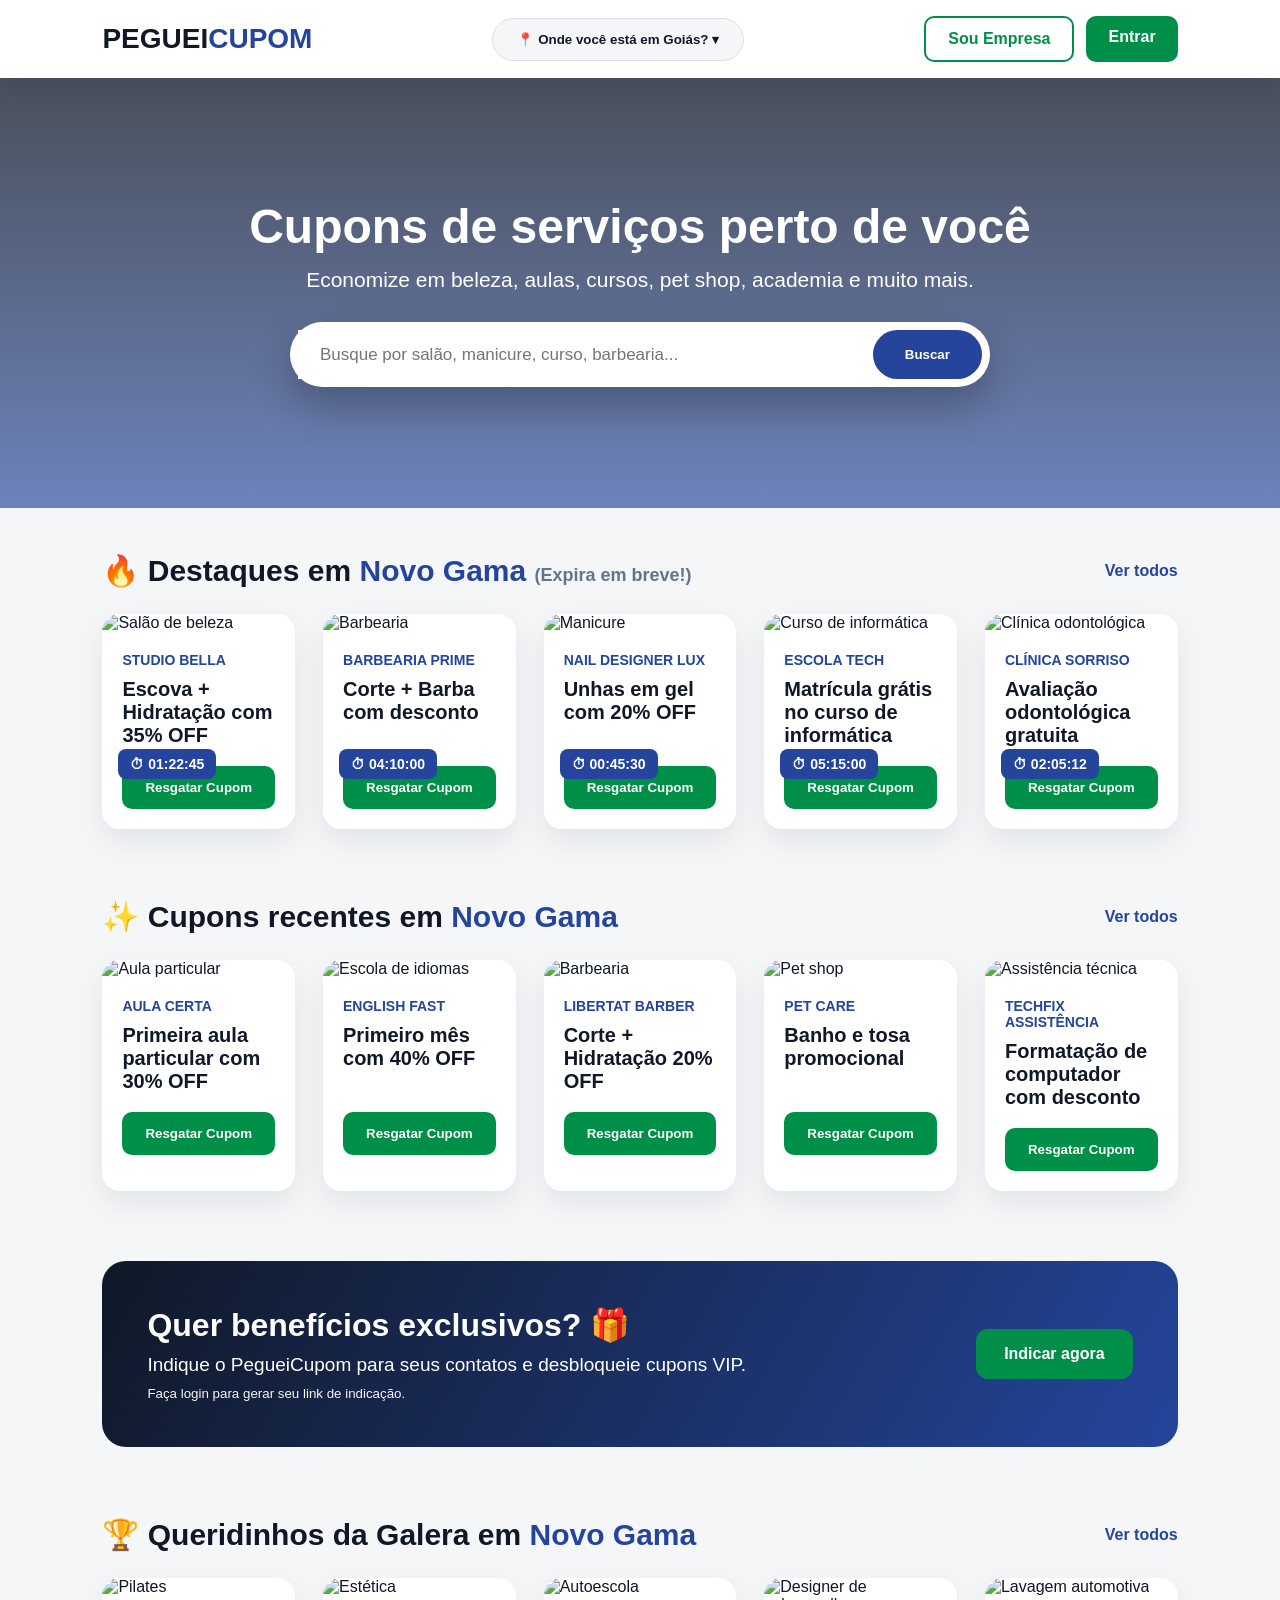
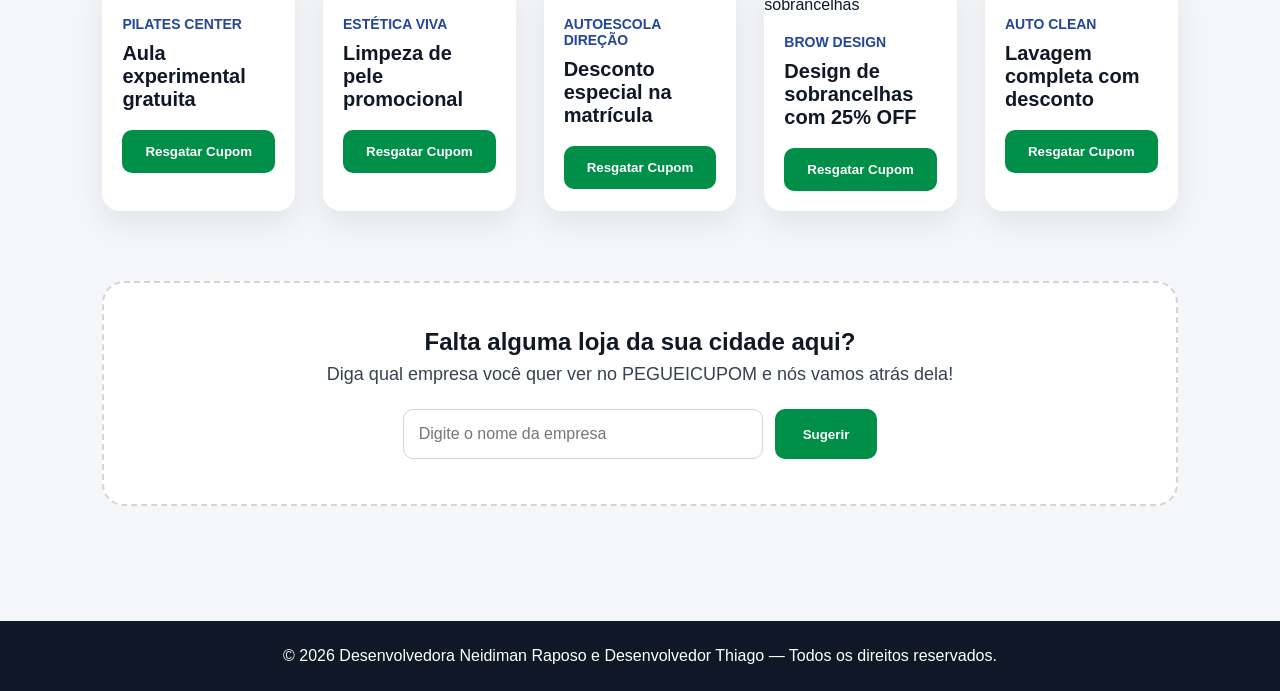
==== templates/index.html @ 3b85c2a7 "Acrescimo do index o arquivo index foi movido para a pasta templates" ====
<!DOCTYPE html>
<html lang="pt-BR">
<head>
    <meta charset="UTF-8">
    <meta name="viewport" content="width=device-width, initial-scale=1.0">
    <title>PegueiCupom | Cupons de serviços</title>
    <link rel="stylesheet" href="/static/style.css">
</head>
<body>

<header class="topo">
    <div class="logo">PEGUEI<span>CUPOM</span></div>

    <div class="cidade-box">
        <button id="btnCidade" class="btn-cidade">
            📍 <span id="cidadeAtual">Onde você está em Goiás?</span> ▾
        </button>

        <div id="listaCidades" class="lista-cidades">
            <p data-cidade="Novo Gama">Novo Gama</p>
            <p data-cidade="Valparaíso">Valparaíso</p>
            <p data-cidade="Luziânia">Luziânia</p>
            <p data-cidade="Cidade Ocidental">Cidade Ocidental</p>
            <p data-cidade="Brasília">Brasília</p>
        </div>
    </div>

    <nav class="menu">
        <a href="#" class="btn-empresa">Sou Empresa</a>
        <a href="#" class="btn-entrar">Entrar</a>
    </nav>
</header>

<section class="banner">
    <div class="banner-conteudo">
        <h1>Cupons de serviços perto de você</h1>
        <p>Economize em beleza, aulas, cursos, pet shop, academia e muito mais.</p>

        <form class="busca">
            <input type="text" id="campoBusca" placeholder="Busque por salão, manicure, curso, barbearia...">
            <button type="submit">Buscar</button>
        </form>
    </div>
</section>

<main>

    <section class="secao">
        <div class="titulo-area">
            <h2>🔥 Destaques em <span class="cidadeTitulo">Novo Gama</span> <small>(Expira em breve!)</small></h2>
            <a href="#">Ver todos</a>
        </div>

        <div class="cards">
            <article class="card" data-cidade="Novo Gama" data-tipo="beleza salão hidratação">
                <img src="https://images.unsplash.com/photo-1560066984-138dadb4c035" alt="Salão de beleza">
                <div class="tempo">⏱ 01:22:45</div>
                <div class="card-info">
                    <h4>STUDIO BELLA</h4>
                    <h3>Escova + Hidratação com 35% OFF</h3>
                    <button>Resgatar Cupom</button>
                </div>
            </article>

            <article class="card" data-cidade="Novo Gama" data-tipo="barbearia corte barba">
                <img src="https://images.unsplash.com/photo-1585747860715-2ba37e788b70" alt="Barbearia">
                <div class="tempo">⏱ 04:10:00</div>
                <div class="card-info">
                    <h4>BARBEARIA PRIME</h4>
                    <h3>Corte + Barba com desconto</h3>
                    <button>Resgatar Cupom</button>
                </div>
            </article>

            <article class="card" data-cidade="Novo Gama" data-tipo="manicure unhas beleza">
                <img src="https://images.unsplash.com/photo-1604654894610-df63bc536371" alt="Manicure">
                <div class="tempo">⏱ 00:45:30</div>
                <div class="card-info">
                    <h4>NAIL DESIGNER LUX</h4>
                    <h3>Unhas em gel com 20% OFF</h3>
                    <button>Resgatar Cupom</button>
                </div>
            </article>

            <article class="card" data-cidade="Novo Gama" data-tipo="curso informática escola">
                <img src="https://images.unsplash.com/photo-1515378791036-0648a3ef77b2" alt="Curso de informática">
                <div class="tempo">⏱ 05:15:00</div>
                <div class="card-info">
                    <h4>ESCOLA TECH</h4>
                    <h3>Matrícula grátis no curso de informática</h3>
                    <button>Resgatar Cupom</button>
                </div>
            </article>

            <article class="card" data-cidade="Novo Gama" data-tipo="odontologia dentista clínica">
                <img src="https://images.unsplash.com/photo-1576091160399-112ba8d25d1d" alt="Clínica odontológica">
                <div class="tempo">⏱ 02:05:12</div>
                <div class="card-info">
                    <h4>CLÍNICA SORRISO</h4>
                    <h3>Avaliação odontológica gratuita</h3>
                    <button>Resgatar Cupom</button>
                </div>
            </article>
        </div>
    </section>

    <section class="secao">
        <div class="titulo-area">
            <h2>✨ Cupons recentes em <span class="cidadeTitulo">Novo Gama</span></h2>
            <a href="#">Ver todos</a>
        </div>

        <div class="cards">
            <article class="card" data-cidade="Novo Gama" data-tipo="aula reforço escola">
                <img src="https://images.unsplash.com/photo-1523240795612-9a054b0db644" alt="Aula particular">
                <div class="card-info">
                    <h4>AULA CERTA</h4>
                    <h3>Primeira aula particular com 30% OFF</h3>
                    <button>Resgatar Cupom</button>
                </div>
            </article>

            <article class="card" data-cidade="Novo Gama" data-tipo="idiomas inglês escola">
                <img src="https://images.unsplash.com/photo-1516321318423-f06f85e504b3" alt="Escola de idiomas">
                <div class="card-info">
                    <h4>ENGLISH FAST</h4>
                    <h3>Primeiro mês com 40% OFF</h3>
                    <button>Resgatar Cupom</button>
                </div>
            </article>

            <article class="card" data-cidade="Novo Gama" data-tipo="barbearia cabelo corte">
                <img src="https://images.unsplash.com/photo-1621605815971-fbc98d665033" alt="Barbearia">
                <div class="card-info">
                    <h4>LIBERTAT BARBER</h4>
                    <h3>Corte + Hidratação 20% OFF</h3>
                    <button>Resgatar Cupom</button>
                </div>
            </article>

            <article class="card" data-cidade="Novo Gama" data-tipo="pet banho tosa">
                <img src="https://images.unsplash.com/photo-1516734212186-a967f81ad0d7" alt="Pet shop">
                <div class="card-info">
                    <h4>PET CARE</h4>
                    <h3>Banho e tosa promocional</h3>
                    <button>Resgatar Cupom</button>
                </div>
            </article>

            <article class="card" data-cidade="Novo Gama" data-tipo="assistência técnica computador informática">
                <img src="https://images.unsplash.com/photo-1581092160562-40aa08e78837" alt="Assistência técnica">
                <div class="card-info">
                    <h4>TECHFIX ASSISTÊNCIA</h4>
                    <h3>Formatação de computador com desconto</h3>
                    <button>Resgatar Cupom</button>
                </div>
            </article>
        </div>
    </section>

    <section class="indicacao">
        <div>
            <h2>Quer benefícios exclusivos? 🎁</h2>
            <p>Indique o PegueiCupom para seus contatos e desbloqueie cupons VIP.</p>
            <small>Faça login para gerar seu link de indicação.</small>
        </div>

        <a href="#">Indicar agora</a>
    </section>

    <section class="secao">
        <div class="titulo-area">
            <h2>🏆 Queridinhos da Galera em <span class="cidadeTitulo">Novo Gama</span></h2>
            <a href="#">Ver todos</a>
        </div>

        <div class="cards">
            <article class="card" data-cidade="Novo Gama" data-tipo="pilates saúde aula">
                <img src="https://images.unsplash.com/photo-1518611012118-696072aa579a" alt="Pilates">
                <div class="card-info">
                    <h4>PILATES CENTER</h4>
                    <h3>Aula experimental gratuita</h3>
                    <button>Resgatar Cupom</button>
                </div>
            </article>

            <article class="card" data-cidade="Novo Gama" data-tipo="estética limpeza pele beleza">
                <img src="https://images.unsplash.com/photo-1595475207225-428b62bda831" alt="Estética">
                <div class="card-info">
                    <h4>ESTÉTICA VIVA</h4>
                    <h3>Limpeza de pele promocional</h3>
                    <button>Resgatar Cupom</button>
                </div>
            </article>

            <article class="card" data-cidade="Novo Gama" data-tipo="autoescola carteira motorista">
                <img src="https://images.unsplash.com/photo-1503376780353-7e6692767b70" alt="Autoescola">
                <div class="card-info">
                    <h4>AUTOESCOLA DIREÇÃO</h4>
                    <h3>Desconto especial na matrícula</h3>
                    <button>Resgatar Cupom</button>
                </div>
            </article>

            <article class="card" data-cidade="Novo Gama" data-tipo="sobrancelha design beleza">
                <img src="https://images.unsplash.com/photo-1522337360788-8b13dee7a37e" alt="Designer de sobrancelhas">
                <div class="card-info">
                    <h4>BROW DESIGN</h4>
                    <h3>Design de sobrancelhas com 25% OFF</h3>
                    <button>Resgatar Cupom</button>
                </div>
            </article>

            <article class="card" data-cidade="Novo Gama" data-tipo="lavagem automotiva carro estética automotiva">
                <img src="https://images.unsplash.com/photo-1520340356584-f9917d1eea6f" alt="Lavagem automotiva">
                <div class="card-info">
                    <h4>AUTO CLEAN</h4>
                    <h3>Lavagem completa com desconto</h3>
                    <button>Resgatar Cupom</button>
                </div>
            </article>
        </div>
    </section>

    <p id="mensagemVazia" class="mensagem-vazia">Nenhum cupom encontrado para essa cidade ou busca.</p>

    <section class="sugestao-loja">
        <h2>Falta alguma loja da sua cidade aqui?</h2>
        <p>Diga qual empresa você quer ver no PEGUEICUPOM e nós vamos atrás dela!</p>

        <form id="formSugestao">
            <input type="text" id="campoSugestao" placeholder="Digite o nome da empresa">
            <button type="submit">Sugerir</button>
        </form>
    </section>

</main>

<footer class="rodape">
    <p>© 2026 Desenvolvedora Neidiman Raposo e Desenvolvedor Thiago — Todos os direitos reservados.</p>
</footer>

<script src="/static/js/script.js"></script>
</body>
</html>
---- static/style.css ----
* {
    margin: 0;
    padding: 0;
    box-sizing: border-box;
}

body {
    font-family: Arial, Helvetica, sans-serif;
    background: #f4f6f8;
    color: #101827;
}

/* TOPO */

.topo {
    min-height: 78px;
    background: #ffffff;
    padding: 0 8%;
    display: flex;
    align-items: center;
    justify-content: space-between;
    gap: 20px;
    box-shadow: 0 8px 25px rgba(16, 24, 39, 0.08);
    position: sticky;
    top: 0;
    z-index: 100;
}

.logo {
    font-size: 28px;
    font-weight: 900;
    color: #101827;
}

.logo span {
    color: #24459b;
}

/* CIDADE */

.cidade-box {
    position: relative;
}

.btn-cidade {
    border: 1px solid #d8dee9;
    background: #f4f6f8;
    padding: 13px 24px;
    border-radius: 30px;
    cursor: pointer;
    font-weight: bold;
    color: #101827;
    transition: 0.3s;
}

.btn-cidade:hover {
    background: #f4c414;
    color: #101827;
    border-color: #f4c414;
}

.lista-cidades {
    display: none;
    position: absolute;
    top: 58px;
    left: 0;
    width: 220px;
    background: white;
    border-radius: 16px;
    box-shadow: 0 12px 35px rgba(0, 0, 0, 0.15);
    overflow: hidden;
    z-index: 999;
}

.lista-cidades.ativa {
    display: block;
}

.lista-cidades p {
    padding: 14px 18px;
    cursor: pointer;
    transition: 0.3s;
}

.lista-cidades p:hover {
    background: #f4c414;
    color: #101827;
}

/* MENU */

.menu {
    display: flex;
    gap: 12px;
}

.menu a {
    text-decoration: none;
    font-weight: bold;
    padding: 12px 22px;
    border-radius: 10px;
    transition: 0.3s;
}

.btn-empresa {
    color: #008f49;
    border: 2px solid #008f49;
    background: white;
}

.btn-empresa:hover {
    background: #f4c414;
    color: #101827;
    border-color: #f4c414;
}

.btn-entrar {
    color: white;
    background: #008f49;
}

.btn-entrar:hover {
    background: #f4c414;
    color: #101827;
}

/* BANNER */

.banner {
    min-height: 430px;
    background:
        linear-gradient(rgba(16, 24, 39, 0.75), rgba(36, 69, 155, 0.65)),
        url("https://images.unsplash.com/photo-1497366754035-f200968a6e72");
    background-size: cover;
    background-position: center;
    display: flex;
    align-items: center;
    justify-content: center;
    text-align: center;
    padding: 40px 20px;
}

.banner h1 {
    color: white;
    font-size: 48px;
    margin-bottom: 14px;
}

.banner p {
    color: white;
    font-size: 21px;
    margin-bottom: 30px;
}

/* BUSCA */

.busca {
    max-width: 700px;
    margin: auto;
    background: white;
    padding: 8px;
    border-radius: 40px;
    display: flex;
    box-shadow: 0 18px 40px rgba(0, 0, 0, 0.25);
}

.busca input {
    flex: 1;
    border: none;
    outline: none;
    padding: 0 22px;
    font-size: 17px;
}

.busca button {
    border: none;
    background: #24459b;
    color: white;
    font-weight: bold;
    padding: 17px 32px;
    border-radius: 35px;
    cursor: pointer;
    transition: 0.3s;
}

.busca button:hover {
    background: #f4c414;
    color: #101827;
}

/* CONTEÚDO */

main {
    padding: 45px 8%;
}

.secao {
    margin-bottom: 70px;
}

.titulo-area {
    display: flex;
    justify-content: space-between;
    align-items: center;
    margin-bottom: 26px;
}

.titulo-area h2 {
    font-size: 30px;
}

.titulo-area small {
    font-size: 18px;
    color: #64748b;
}

.cidadeTitulo {
    color: #24459b;
}

.titulo-area a {
    color: #24459b;
    font-weight: bold;
    text-decoration: none;
}

.titulo-area a:hover {
    color: #f4c414;
}

/* CARDS */

.cards {
    display: grid;
    grid-template-columns: repeat(5, 1fr);
    gap: 28px;
}

.card {
    background: white;
    border-radius: 18px;
    overflow: hidden;
    position: relative;
    box-shadow: 0 12px 30px rgba(16, 24, 39, 0.08);
    transition: 0.3s;
}

.card:hover {
    transform: translateY(-7px);
    box-shadow: 0 18px 40px rgba(16, 24, 39, 0.16);
}

.card img {
    width: 100%;
    height: 175px;
    object-fit: cover;
}

.tempo {
    position: absolute;
    top: 135px;
    left: 16px;
    background: #24459b;
    color: white;
    padding: 7px 12px;
    border-radius: 8px;
    font-size: 14px;
    font-weight: bold;
}

.card-info {
    padding: 20px;
}

.card-info h4 {
    color: #24459b;
    font-size: 14px;
    margin-bottom: 10px;
}

.card-info h3 {
    font-size: 20px;
    margin-bottom: 18px;
    min-height: 70px;
}

/* BOTÕES DOS CARDS */

.card-info button {
    width: 100%;
    border: none;
    background: #008f49;
    color: white;
    padding: 14px;
    border-radius: 10px;
    font-weight: bold;
    cursor: pointer;
    transition: 0.3s;
}

.card-info button:hover {
    background: #f4c414;
    color: #101827;
    transform: scale(1.02);
}

/* INDICAÇÃO */

.indicacao {
    background: linear-gradient(120deg, #101827, #24459b);
    color: white;
    padding: 45px;
    border-radius: 24px;
    margin-bottom: 70px;
    display: flex;
    justify-content: space-between;
    align-items: center;
    gap: 30px;
}

.indicacao h2 {
    font-size: 32px;
    margin-bottom: 10px;
}

.indicacao p {
    font-size: 19px;
    margin-bottom: 8px;
}

.indicacao small {
    color: #f4f6f8;
}

.indicacao a {
    background: #008f49;
    color: white;
    padding: 16px 28px;
    border-radius: 12px;
    text-decoration: none;
    font-weight: bold;
    transition: 0.3s;
}

.indicacao a:hover {
    background: #f4c414;
    color: #101827;
    transform: scale(1.03);
}

/* MENSAGEM */

.mensagem-vazia {
    display: none;
    margin-top: 25px;
    background: #eef4ff;
    color: #24459b;
    padding: 18px;
    border-radius: 12px;
    font-weight: bold;
}

/* SUGESTÃO */

.sugestao-loja {
    background: white;
    border: 2px dashed #d1d5db;
    border-radius: 22px;
    padding: 45px 25px;
    text-align: center;
    margin-bottom: 70px;
}

.sugestao-loja h2 {
    font-size: 24px;
    margin-bottom: 8px;
    color: #101827;
}

.sugestao-loja p {
    font-size: 18px;
    margin-bottom: 24px;
    color: #374151;
}

.sugestao-loja form {
    display: flex;
    justify-content: center;
    gap: 12px;
}

.sugestao-loja input {
    width: 360px;
    max-width: 100%;
    padding: 15px;
    border: 1px solid #d1d5db;
    border-radius: 10px;
    font-size: 16px;
    outline: none;
}

.sugestao-loja button {
    border: none;
    background: #008f49;
    color: white;
    padding: 15px 28px;
    border-radius: 10px;
    font-weight: bold;
    cursor: pointer;
    transition: 0.3s;
}

.sugestao-loja button:hover {
    background: #f4c414;
    color: #101827;
}

/* RODAPÉ */

.rodape {
    background: #101827;
    color: white;
    text-align: center;
    padding: 26px;
}

/* RESPONSIVO */

@media (max-width: 1200px) {
    .cards {
        grid-template-columns: repeat(3, 1fr);
    }
}

@media (max-width: 900px) {
    .topo {
        flex-direction: column;
        padding: 20px;
    }

    .cards {
        grid-template-columns: repeat(2, 1fr);
    }

    .banner h1 {
        font-size: 36px;
    }

    .indicacao {
        flex-direction: column;
        text-align: center;
    }
}

@media (max-width: 600px) {
    .cards {
        grid-template-columns: 1fr;
    }

    .busca {
        flex-direction: column;
        border-radius: 18px;
        gap: 10px;
    }

    .busca input {
        padding: 15px;
    }

    .menu {
        flex-direction: column;
        width: 100%;
        text-align: center;
    }

    .titulo-area {
        flex-direction: column;
        align-items: flex-start;
        gap: 10px;
    }

    .sugestao-loja form {
        flex-direction: column;
    }

    .sugestao-loja button {
        width: 100%;
    }
}
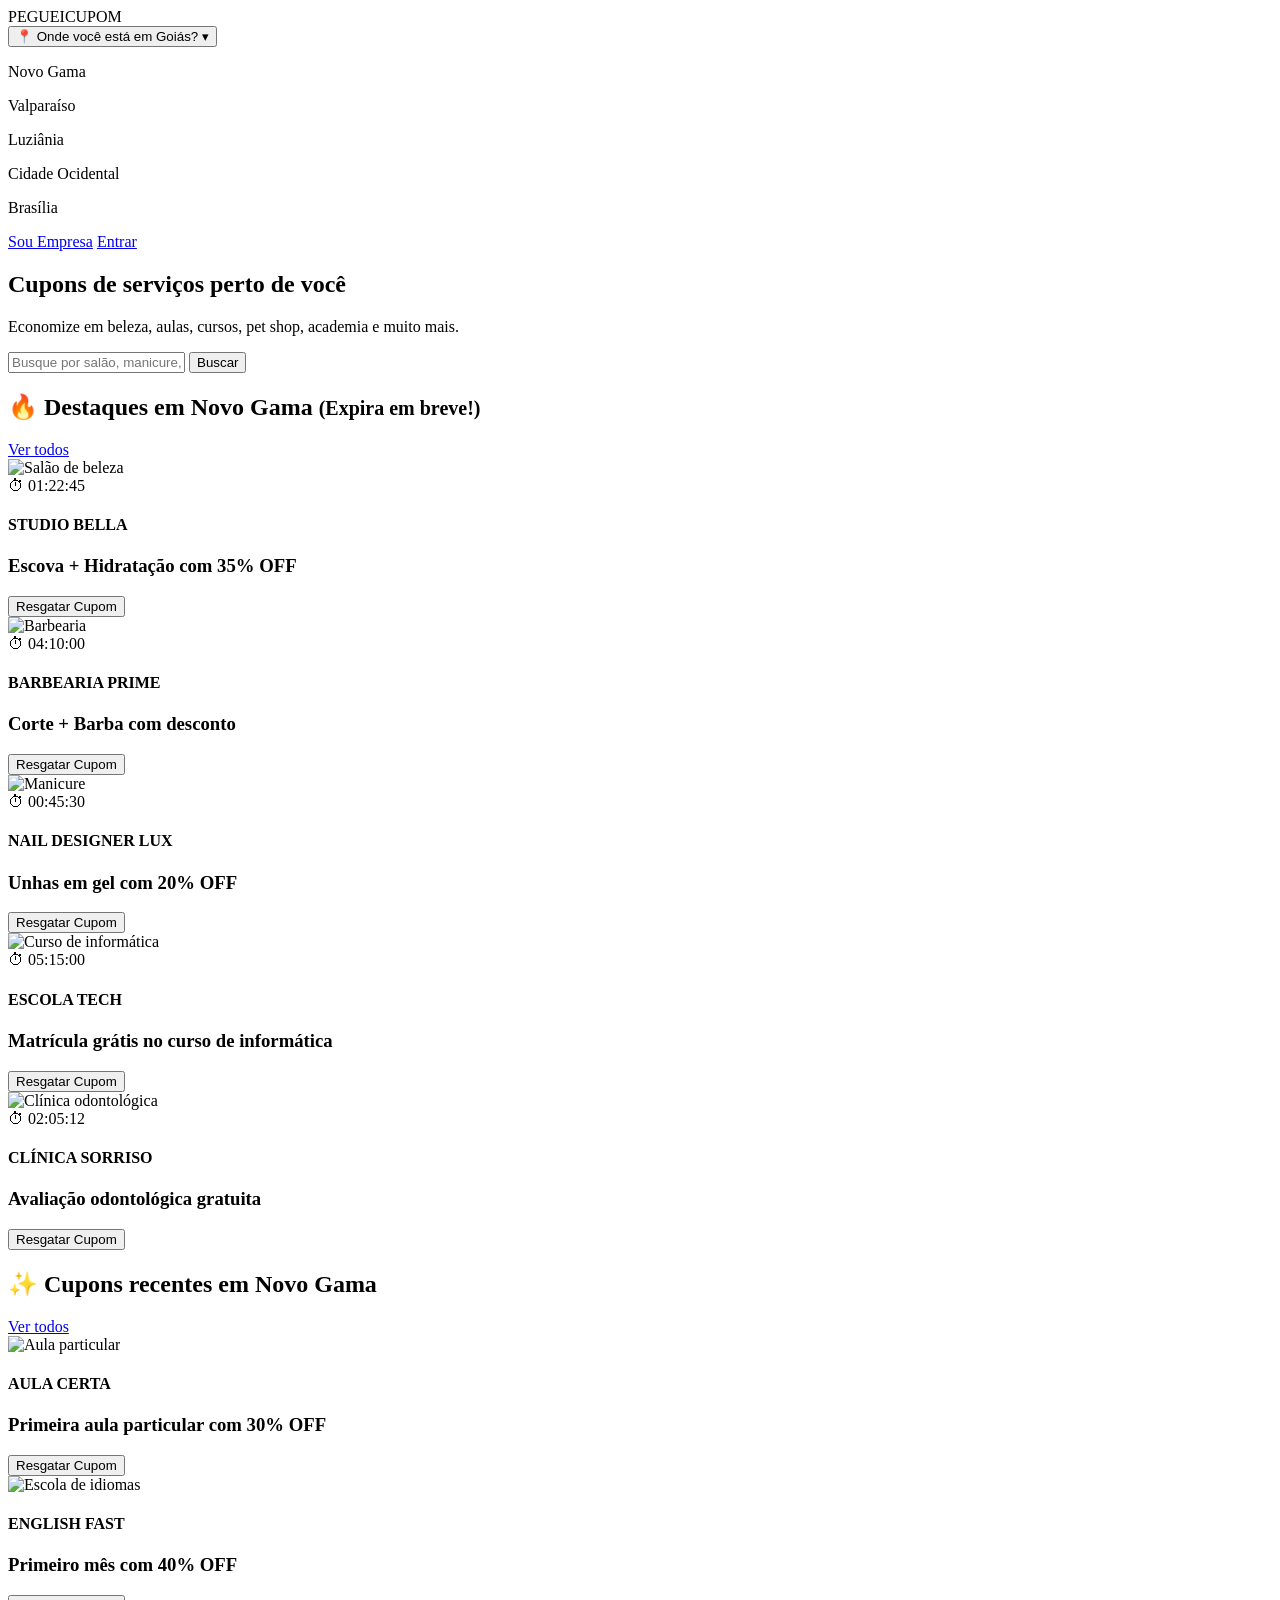
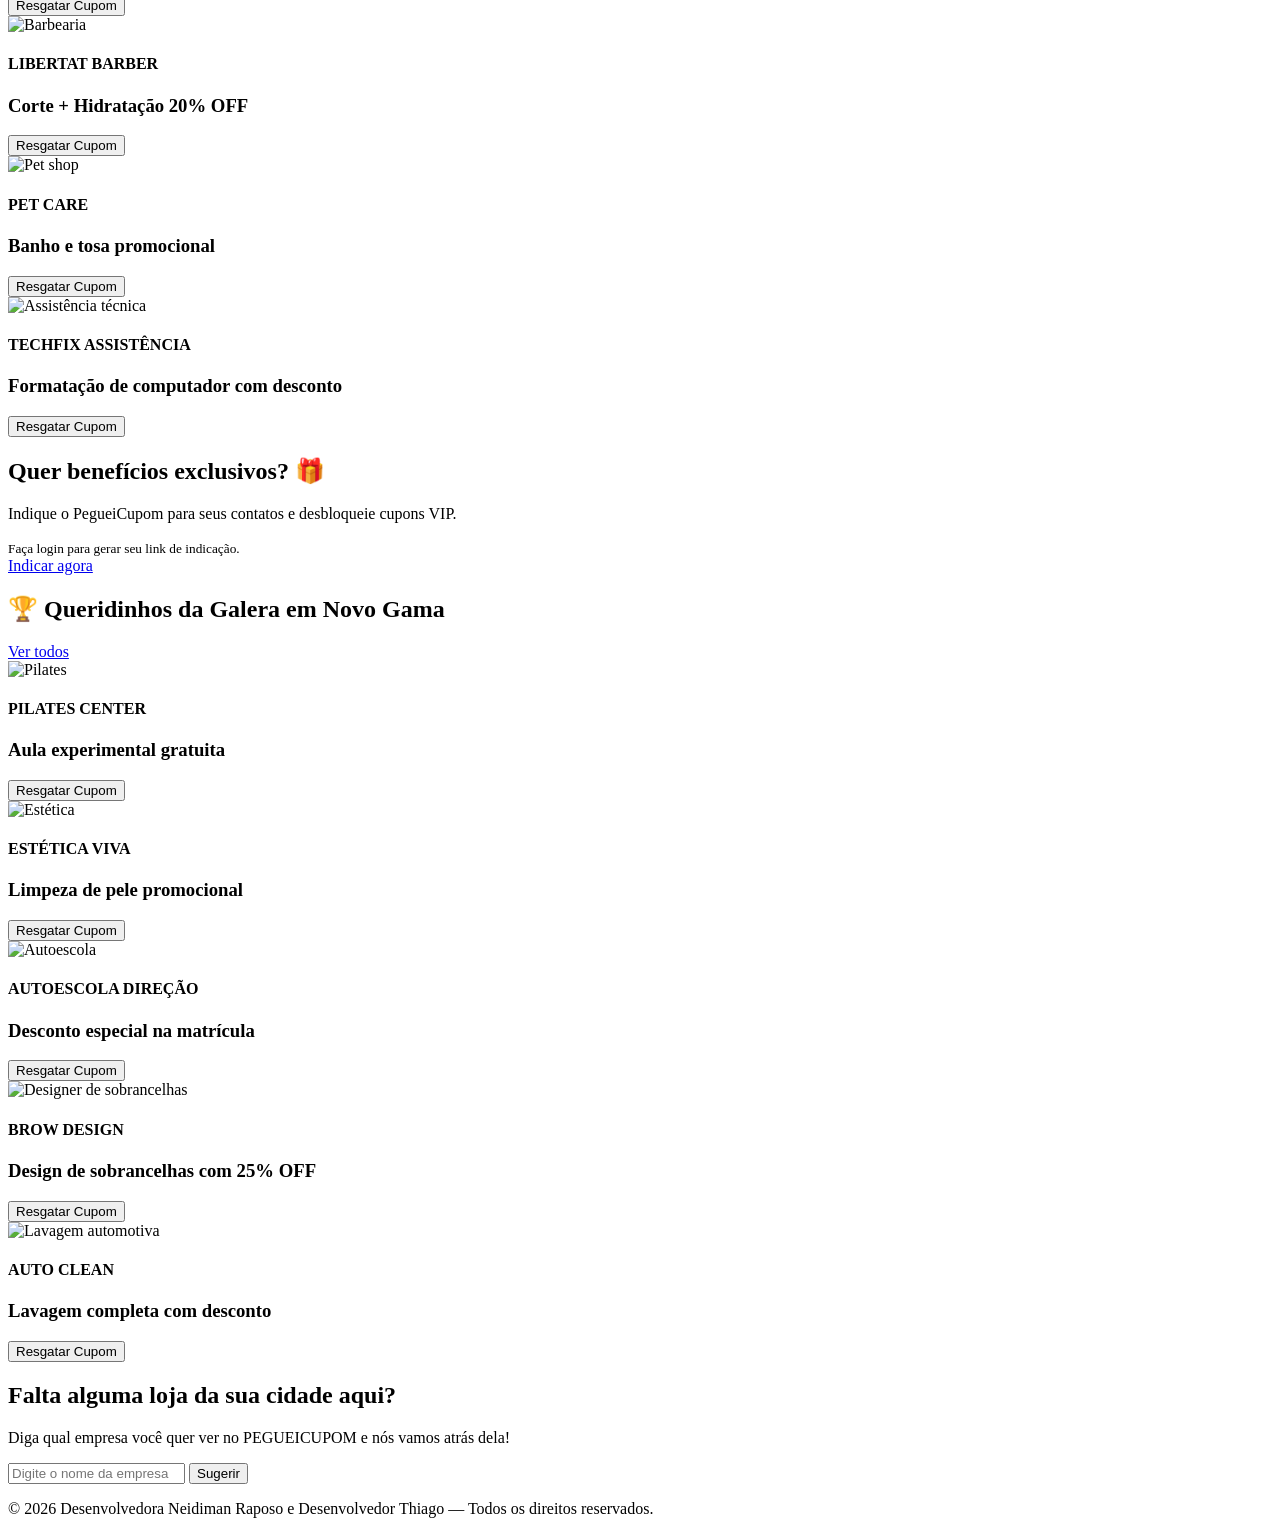
==== commit bf2115c0: "Implementação do painel administrativo e cadastro de lojas - Criação do dashboard administrativo - C" ====
--- a/templates/index.html
+++ b/templates/index.html
@@ -4,7 +4,7 @@
     <meta charset="UTF-8">
     <meta name="viewport" content="width=device-width, initial-scale=1.0">
     <title>PegueiCupom | Cupons de serviços</title>
-    <link rel="stylesheet" href="/static/style.css">
+    <link rel="stylesheet" href="{{ url_for('static', filename='css/style.css') }}">
 </head>
 <body>
 
